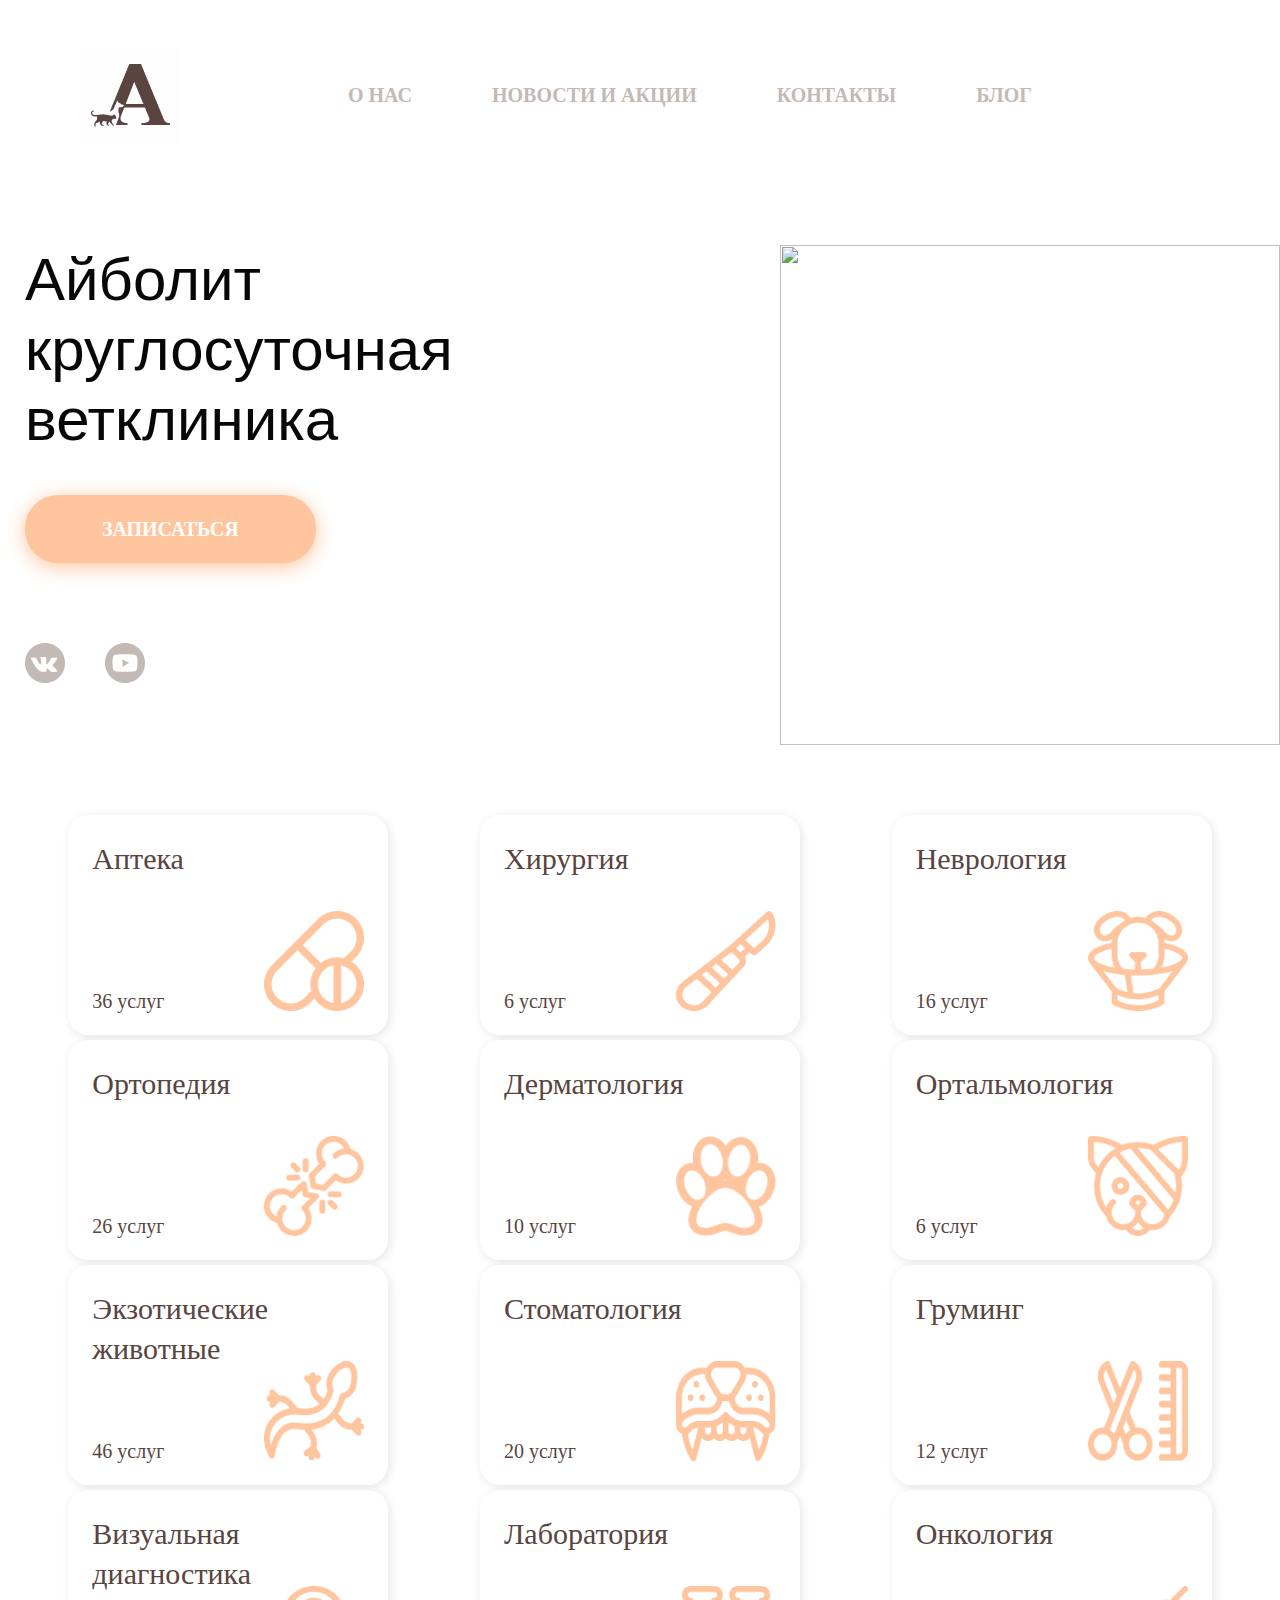
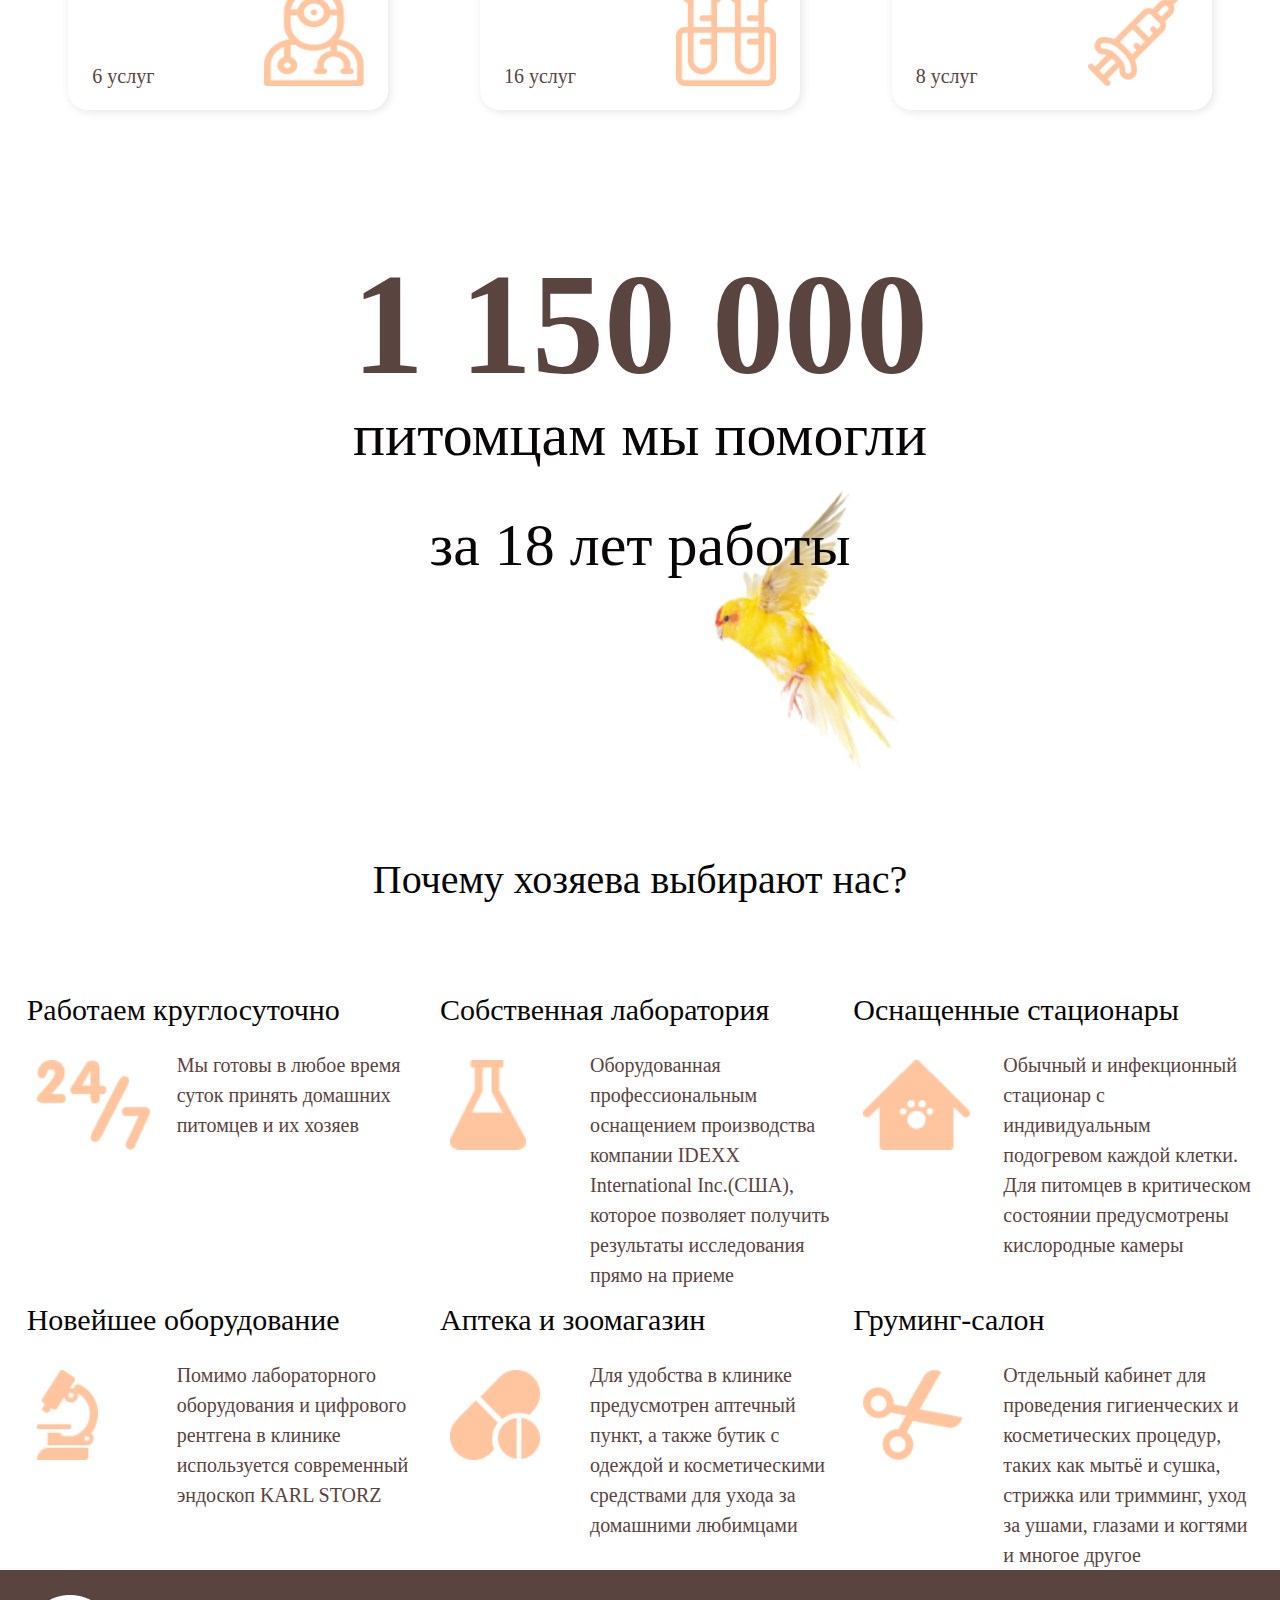
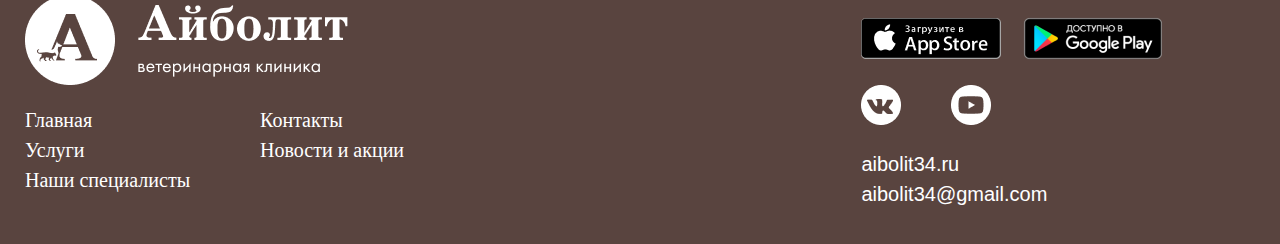
==== index/index.html @ 5becd89a "В блог добавила хедер и футер" ====
<!DOCTYPE html>
<html lang="en">
<head>
    <meta charset="UTF-8">
    <meta http-equiv="X-UA-Compatible" content="ie=edge">
    <title>Главная</title>
    <link rel="stylesheet" href="style.css">
</head>
<body>
<header>
    <img class="header__logo" src="./header-images/logo.png">
    <nav class="header__nav">
        <ul>
            <li><a href="../AboutUs/AboutUs.html">О НАС</a></li>
            <li><a href="#">НОВОСТИ И АКЦИИ</a></li>
            <li><a href="#">КОНТАКТЫ</a></li>
            <li><a href="../Blog/Blog.html">БЛОГ</a></li>
        </ul>
    </nav>
    <div class="empty"></div>
</header>
    <main>
        <section class="prescreen">
            <img class="prescreen__bg-img" src="./images/index__prescreen__bg.png"/>
            <div class="container">
                <h1 class="prescreen__title">Айболит <br>
                    круглосуточная <br>
                    ветклиника</h1>
                <a href="" class="prescreen__btn">ЗАПИСАТЬСЯ</a>
                <div class="prescreen__links">
                    <a href="#"><img src="./images/vk.png" alt=""></a>
                    <a href="#"><img src="./images/youtube.png" alt=""></a>
                </div>
            </div>
        </section>
        <section class="service">
            <div class="container">
                <a class="service__card" href="#">
                    <div class="service__card__title">Аптека</div>
                    <div class="service__card__amount">36 услуг</div>
                    <img class="service__card__img" src="./images/tabl.png"/>
                </a>
                 <a class="service__card" href="#">
                    <div class="service__card__title">Хирургия</div>
                    <div class="service__card__amount">6 услуг</div>
                    <img class="service__card__img" src="./images/knife.png"/>
                </a>
                <a class="service__card" href="#">
                    <div class="service__card__title">Неврология</div>
                    <div class="service__card__amount">16 услуг</div>
                    <img class="service__card__img" src="./images/nervous.png"/>
                </a>
                <a class="service__card" href="#">
                    <div class="service__card__title">Ортопедия</div>
                    <div class="service__card__amount">26 услуг</div>
                    <img class="service__card__img" src="./images/bone.png"/>
                </a>
                <a class="service__card" href="#">
                    <div class="service__card__title">Дерматология</div>
                    <div class="service__card__amount">10 услуг</div>
                    <img class="service__card__img" src="./images/pet.png"/>
                </a>
                <a class="service__card" href="#">
                    <div class="service__card__title">Ортальмология</div>
                    <div class="service__card__amount">6 услуг</div>
                    <img class="service__card__img" src="./images/cat.png"/>
                </a>
                <a class="service__card" href="#">
                    <div class="service__card__title">Экзотические животные</div>
                    <div class="service__card__amount">46 услуг</div>
                    <img class="service__card__img" src="./images/zoo.png"/>
                </a>
                <a class="service__card" href="#">
                    <div class="service__card__title">Стоматология</div>
                    <div class="service__card__amount">20 услуг</div>
                    <img class="service__card__img" src="./images/canin.png"/>
                </a>
                <a class="service__card" href="#">
                    <div class="service__card__title">Груминг</div>
                    <div class="service__card__amount">12 услуг</div>
                    <img class="service__card__img" src="./images/grooming.png"/>
                </a>
                <a class="service__card" href="#">
                    <div class="service__card__title">Визуальная диагностика</div>
                    <div class="service__card__amount">6 услуг</div>
                    <img class="service__card__img" src="./images/visual.png"/>
                </a>
                <a class="service__card" href="#">
                    <div class="service__card__title">Лаборатория</div>
                    <div class="service__card__amount">16 услуг</div>
                    <img class="service__card__img" src="./images/colb.png"/>
                </a>
                <a class="service__card" href="#">
                    <div class="service__card__title">Онкология</div>
                    <div class="service__card__amount">8 услуг</div>
                    <img class="service__card__img" src="./images/ls.png"/>
                </a>

            </div>
        </section>
        <section class="howWork">
            <div class="howWork__number">1 150 000</div>
            <div class="howWork__text">питомцам мы помогли <br>
                за 18 лет работы</div>
            <img class="howWork__Bird" src="images/bird.png"/>
        </section>
        <section class="whyWe">
            <div class="container">
                <h2 class="whyWe__title">Почему хозяева выбирают нас?</h2>
                <div class="whyWe__cards">
                    <div class="whyWe__card">
                        <div class="whyWe__card__title">
                            Работаем круглосуточно
                        </div>
                        <img src="./images/24&7.png" class="whyWe__card__img">
                        <div class="whyWe__card__text">
                            Мы готовы в любое время суток принять домашних питомцев и их хозяев
                        </div>
                    </div>
                    <div class="whyWe__card">
                        <div class="whyWe__card__title">
                            Собственная лаборатория
                        </div>
                        <img src="./images/colbb.png" class="whyWe__card__img">
                        <div class="whyWe__card__text">
                            Оборудованная профессиональным оснащением производства компании IDEXX International Inc.(США), которое позволяет получить результаты исследования прямо на приеме
                        </div>
                    </div>
                    <div class="whyWe__card">
                        <div class="whyWe__card__title">
                            Оснащенные стационары
                        </div>
                        <img src="./images/home.png" class="whyWe__card__img">
                        <div class="whyWe__card__text">
                            Обычный и инфекционный стационар с индивидуальным подогревом каждой клетки. Для питомцев в критическом состоянии предусмотрены кислородные камеры
                        </div>
                    </div>
                    <div class="whyWe__card">
                        <div class="whyWe__card__title">
                            Новейшее оборудование
                        </div>
                        <img src="./images/lab.png" class="whyWe__card__img">
                        <div class="whyWe__card__text">
                            Помимо лабораторного оборудования и цифрового рентгена в клинике используется современный эндоскоп KARL STORZ
                        </div>
                    </div>
                    <div class="whyWe__card">
                        <div class="whyWe__card__title">
                            Аптека и зоомагазин
                        </div>
                        <img src="./images/tablet.png" class="whyWe__card__img">
                        <div class="whyWe__card__text">
                            Для удобства в клинике предусмотрен аптечный пункт, а также бутик с одеждой и косметическими средствами для ухода за домашними любимцами
                        </div>
                    </div>
                    <div class="whyWe__card">
                        <div class="whyWe__card__title">
                            Груминг-салон
                        </div>
                        <img src="./images/Shape.png" class="whyWe__card__img">
                        <div class="whyWe__card__text">
                            Отдельный кабинет для проведения гигиенческих и косметических процедур, таких как мытьё и сушка, стрижка или тримминг, уход за ушами, глазами и когтями и многое другое
                        </div>
                    </div>
                </div>
            </div>
        </section>
    </main>
<footer>
    <div class="footer__container">
        <img src="./footer-images/logo.png" alt="" class="footer__logo">
        <nav>
            <ul>
                <li><a href="./index.html">Главная</a></li>
                <li><a href="#">Услуги</a></li>
                <li><a href="../AboutUs/AboutUs.html">Наши специалисты</a></li>
            </ul>
            <ul>
                <li><a href="#">Контакты</a></li>
                <li><a href="#">Новости и акции</a></li>
            </ul>

        </nav>
        <div class="footer__apps">
            <a class="footer__app_IOS" href="#">
                <img src="./footer-images/IOS.png" alt="">
            </a>
            <a class="footer__app_android" href="#">
                <img src="./footer-images/android.png" alt="">
            </a>
        </div>
        <div class="footer__links">
            <a href="#"><img src="./footer-images/vk.png" alt=""></a>
            <a href="#"><img src="./footer-images/youtube.png" alt=""></a>
        </div>
        <div class="footer__emails">
            <span>aibolit34.ru</span>
            <span>aibolit34@gmail.com</span>
        </div>
    </div>
</footer>
</body>
</html>
---- index/style.css ----
*{
    margin: 0;
    padding: 0;
    box-sizing: border-box;
}
.empty {
    height: 0;
    width: 0;
}
.header__logo {
    vertical-align: top;
    height: 100px;
    width: 100px;
}
header {
    margin: 45px 80px 0;
    display: flex;
    align-items: center;
    justify-content: space-between;
}
.header__nav ul{
    display: flex;
    list-style: none;
    gap: 80px;
}
.header__nav ul a {
    font-family: 'Futura New', serif;
    font-style: normal;
    font-weight: 700;
    font-size: 20px;
    line-height: 20px;
    color: #C3B9B5;
    text-decoration: none;
}

* {
    margin: 0;
    padding: 0;
    box-sizing: border-box;
}
.prescreen {
    position: relative;
    min-height: 600px;
}
.container{
    max-width: 1400px;
    padding: 0 25px;
    width: 100%;
    position: relative;
    margin: auto;
}
.prescreen__bg-img {
    position: absolute;
    bottom: 0;
    right: 0;
    width: 500px;
    height: 500px;
}
.prescreen__title {
    padding-top: 100px;
    font-family: 'SchoolBook',sans-serif;
    font-style: normal;
    font-weight: 400;
    font-size: 60px;
    line-height: 70px;
    /* or 138% */


    /* text */

    color: #080606;


}
.prescreen__btn{
    background: #FFC59E;
    box-shadow: 0 4px 20px #FFC59E;
    border-radius: 33px;
    padding: 24px 77px;
    font-family: 'Futura New',serif;
    text-decoration: none;
    font-style: normal;
    font-weight: 700;
    font-size: 20px;
    line-height: 20px;
    /* identical to box height, or 100% */


    color: #FFFFFF;
    display: inline-block;

    margin-top: 40px;

}
.prescreen__links {
    display: flex;
    gap: 40px;
    margin-top: 80px;
}
.service {
    margin-top: 70px;
}
.service .container {
    display: flex;
    flex-wrap: wrap;
    gap: 5px;
    align-items: center;
}
.service__card {
    margin: auto;
    padding:24px;
    width: 320px;
    height: 220px;
    position: relative;
    background: #FFFFFF;
    box-shadow: 2px 2px 10px rgba(0, 0, 0, 0.1);
    border-radius: 20px;
    text-decoration: none;
    transition: 0.1s;

}
.service__card:hover {
    position: relative;
    z-index: 1;
    border: 1px solid #C3B9B5;
    transform: scale(1.1);

}
.service__card__title {
    font-family: 'SchoolBook',serif;
    font-style: normal;
    font-weight: 400;
    font-size: 30px;
    line-height: 40px;
    /* identical to box height, or 133% */


    /* brown */

    color: #59443F;

}
.service__card__amount {
    position: absolute;
    bottom: 24px;
    left: 24px;
    text-decoration: none;
    font-family: 'Futura New',serif;
    font-style: normal;
    font-weight: 400;
    font-size: 20px;
    line-height: 20px;
    /* identical to box height, or 100% */


    /* brown */

    color: #59443F;

}
.service__card__img {
    position: absolute;
    height: 100px;
    width: 100px;
    right: 24px;
    bottom: 24px;
}
.howWork div {
    text-align: center;
}
.howWork__number {
    margin-top: 80px;
    font-family: 'SchoolBook', serif;
    font-style: normal;
    font-weight: 700;
    font-size: 144px;
    line-height: 110px;
    /* identical to box height, or 76% */


    /* brown */

    color: #59443F;
}
.howWork__text{
    position: relative;
    font-family: 'Futura New',serif;
    font-style: normal;
    font-weight: 400;
    font-size: 60px;
    line-height: 110px;
    /* or 138% */


    /* text */

    color: #080606;

}
.howWork__Bird {
    height: 300px;
    width: 300px;
    margin-top: -120px;
    margin-right: -25%;
}
.howWork {
    margin-top: 80px;
    margin-bottom: 80px;
    display: flex;
    flex-direction: column;
    align-items: center;
}
.whyWe__title {
    text-align: center;
    font-family: 'SchoolBook',serif;
    font-style: normal;
    font-weight: 400;
    font-size: 40px;
    line-height: 40px;
    /* identical to box height, or 100% */


    /* text */

    color: #080606;

}
.whyWe__cards{
    margin-top: 90px;
    display: flex;
    flex-wrap: wrap;
    align-items: center;
    gap: 10px;
}
.whyWe__card {
    margin: auto;
    margin-top: 0;
    position: relative;
    width: 400px;
    height: auto;
}
.whyWe__card__title{
    font-family: 'SchoolBook',serif;
    font-style: normal;
    font-weight: 400;
    font-size: 30px;
    line-height: 40px;
    /* identical to box height, or 133% */


    /* text */

    color: #080606;
}
.whyWe__card__img{
    position: absolute;
    top:70px;
    left: 10px;
    height: 90px;
}
.whyWe__card__text {
    margin-left: 150px;
    margin-top: 20px;
    font-family: 'Futura New',serif;
    font-style: normal;
    font-weight: 400;
    font-size: 20px;
    line-height: 30px;
    /* or 150% */


    /* brown */

    color: #59443F;
}
*{
    margin: 0;
    padding: 0;
    box-sizing: border-box;
}
footer {
    background: #59443F;
}
.footer__container {
    padding: 25px;
    max-width: 1506px;
    margin: auto;
    width: 100%;
    display: grid;
    grid-template-columns: 0.8fr 0.8fr 0.7fr 1.1fr 1.6fr;
    grid-template-rows: 0.6fr 0fr 1.0fr;
    gap: 0px 0px;
    grid-template-areas:
    "logo logo logo logo apps"
    "nav nav nav nav links"
    "nav nav nav nav email";
}
.footer__logo {
    grid-area: logo;
}
footer nav {
    margin-top: 20px;
    grid-area: nav;
    display: flex;
    gap: 70px;

}
footer nav ul {
    list-style: none;
    max-width: 200px;
}
footer nav ul a {
    font-family: 'Futura New', serif;
    font-style: normal;
    font-weight: 400;
    font-size: 20px;
    line-height: 30px;
    /* or 150% */
    text-decoration: none;


    color: #FFFFFF;

}

.footer__apps {

    grid-area: apps;
    display: flex;
    gap: 13px;
    align-items: center;
}
.footer__links {
    grid-area: links;
    display: flex;
    align-items: center;
    gap: 50px;
}
.footer__emails {
    margin-top: 20px;
    grid-area: email;
    display: flex;
    flex-direction: column;
    font-family: 'Futura New', sans-serif;
    font-style: normal;
    font-weight: 400;
    font-size: 20px;
    line-height: 30px;
    /* or 150% */


    color: #FFFFFF;

}
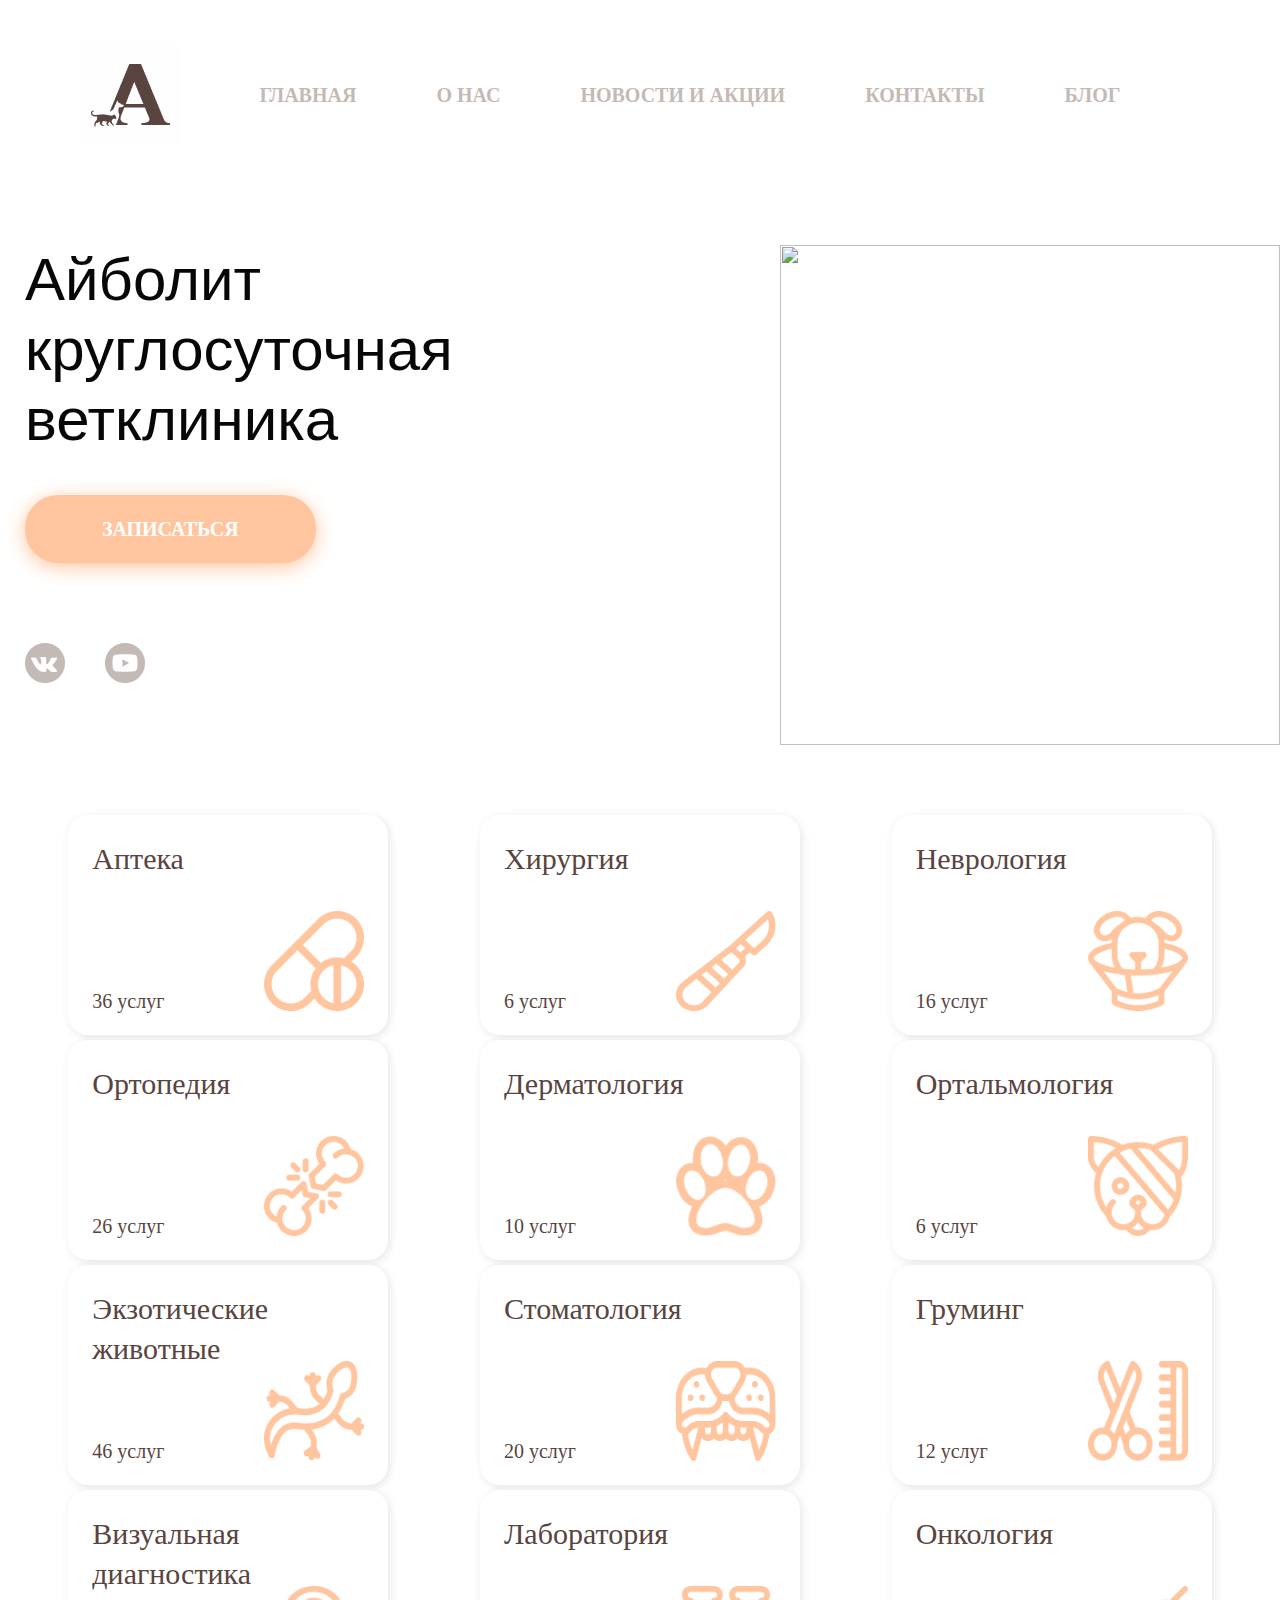
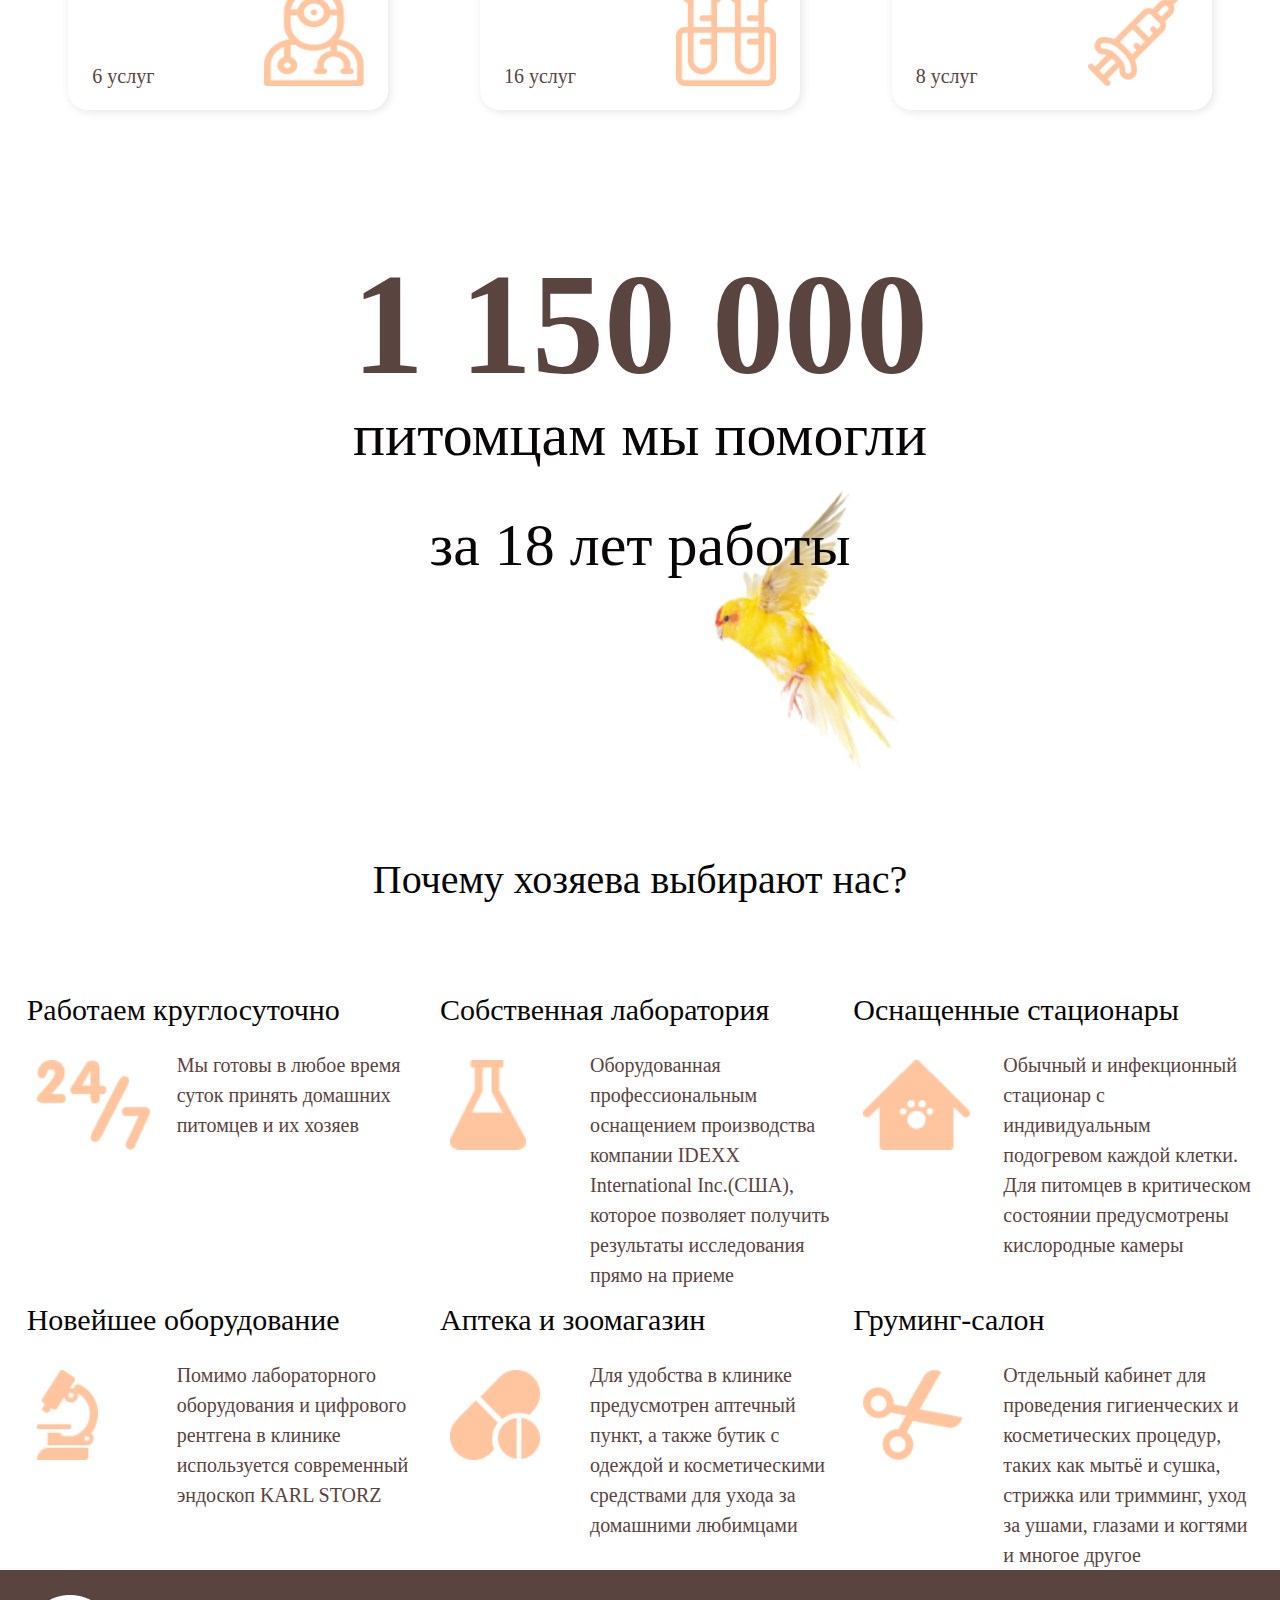
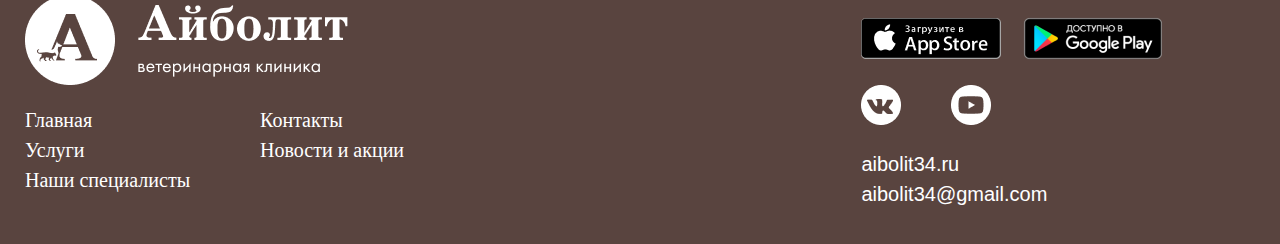
==== commit c1889261: "Добавила вкладку главной и убрала шрифты" ====
--- a/index/index.html
+++ b/index/index.html
@@ -12,9 +12,10 @@
     <img class="header__logo" src="./header-images/logo.png">
     <nav class="header__nav">
         <ul>
+            <li><a href="../index/index.html">ГЛАВНАЯ</a></li>
             <li><a href="../AboutUs/AboutUs.html">О НАС</a></li>
-            <li><a href="#">НОВОСТИ И АКЦИИ</a></li>
-            <li><a href="#">КОНТАКТЫ</a></li>
+            <li><a href="../Sales/Sales.html">НОВОСТИ И АКЦИИ</a></li>
+            <li><a href="../Contacts/contacts.html">КОНТАКТЫ</a></li>
             <li><a href="../Blog/Blog.html">БЛОГ</a></li>
         </ul>
     </nav>
@@ -177,8 +178,8 @@
                 <li><a href="../AboutUs/AboutUs.html">Наши специалисты</a></li>
             </ul>
             <ul>
-                <li><a href="#">Контакты</a></li>
-                <li><a href="#">Новости и акции</a></li>
+                <li><a href="../Contacts/contacts.html">Контакты</a></li>
+                <li><a href="../Sales/Sales.html">Новости и акции</a></li>
             </ul>
 
         </nav>
